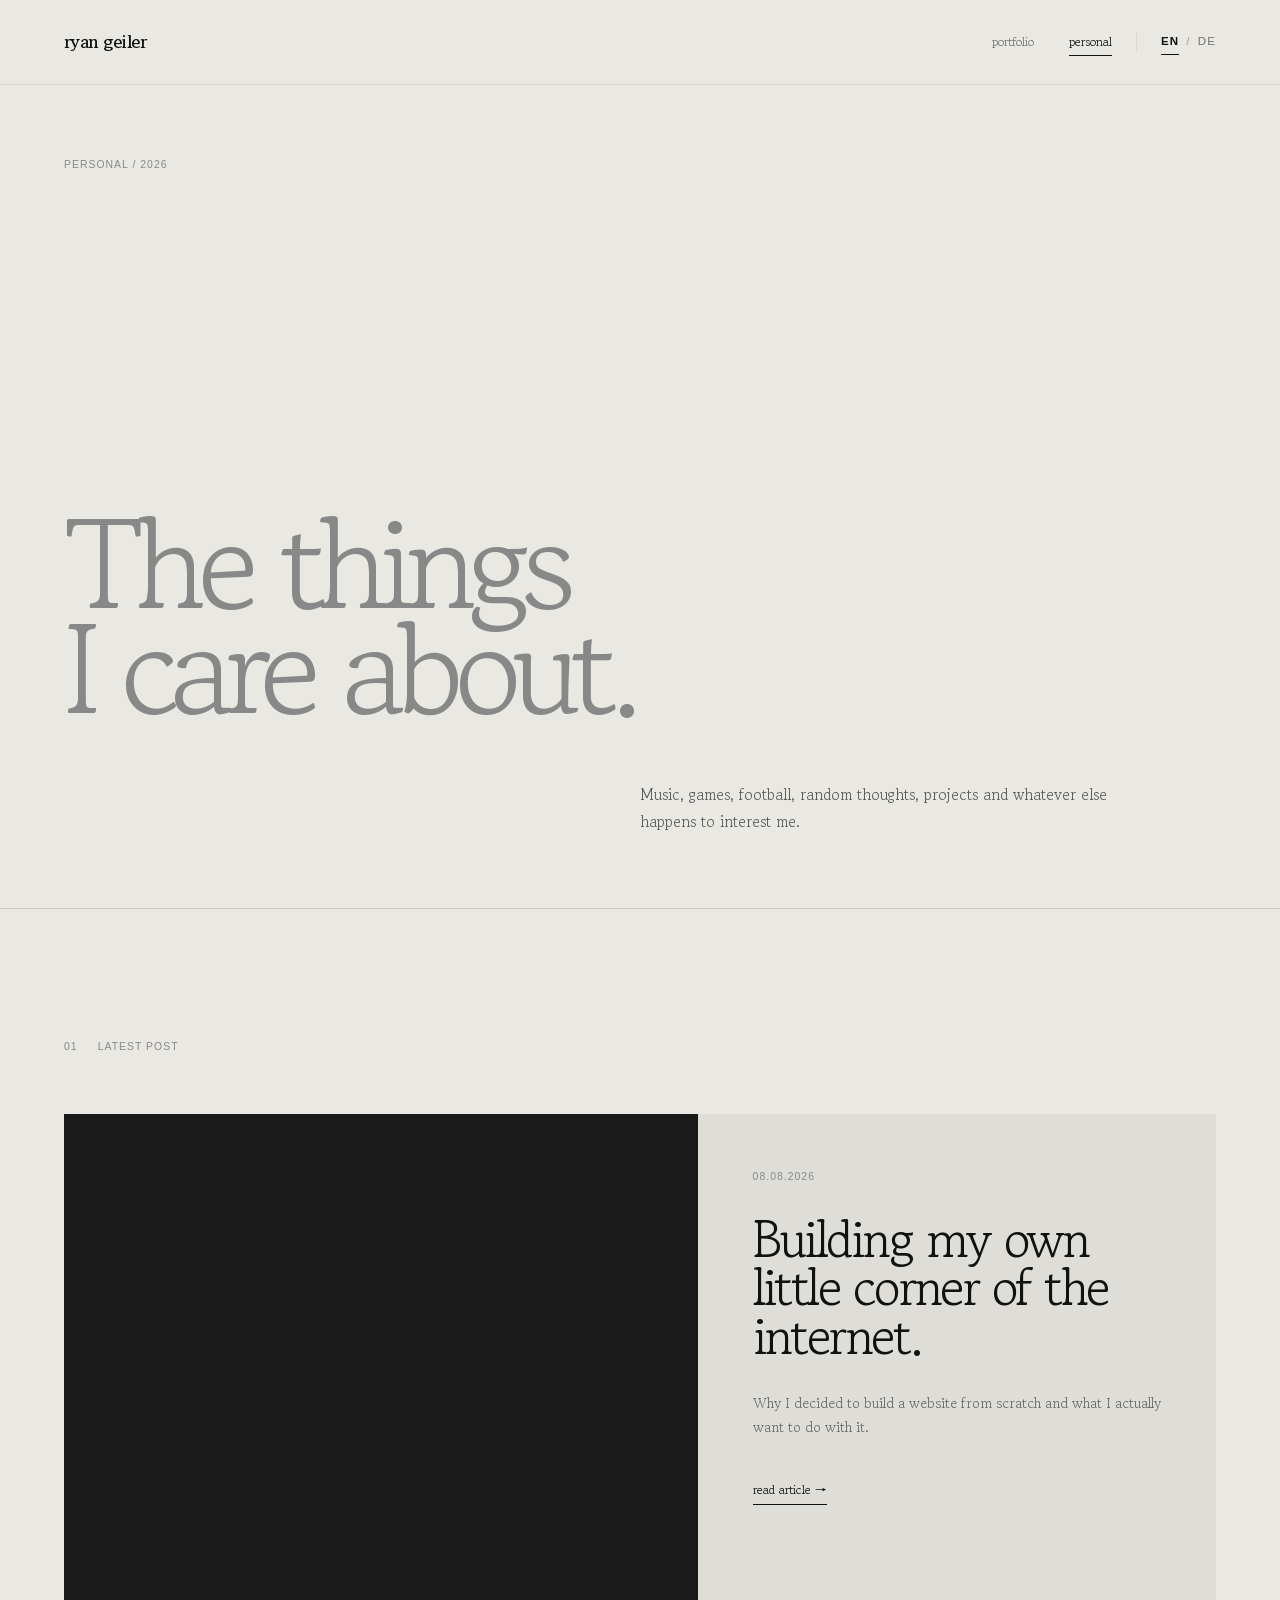
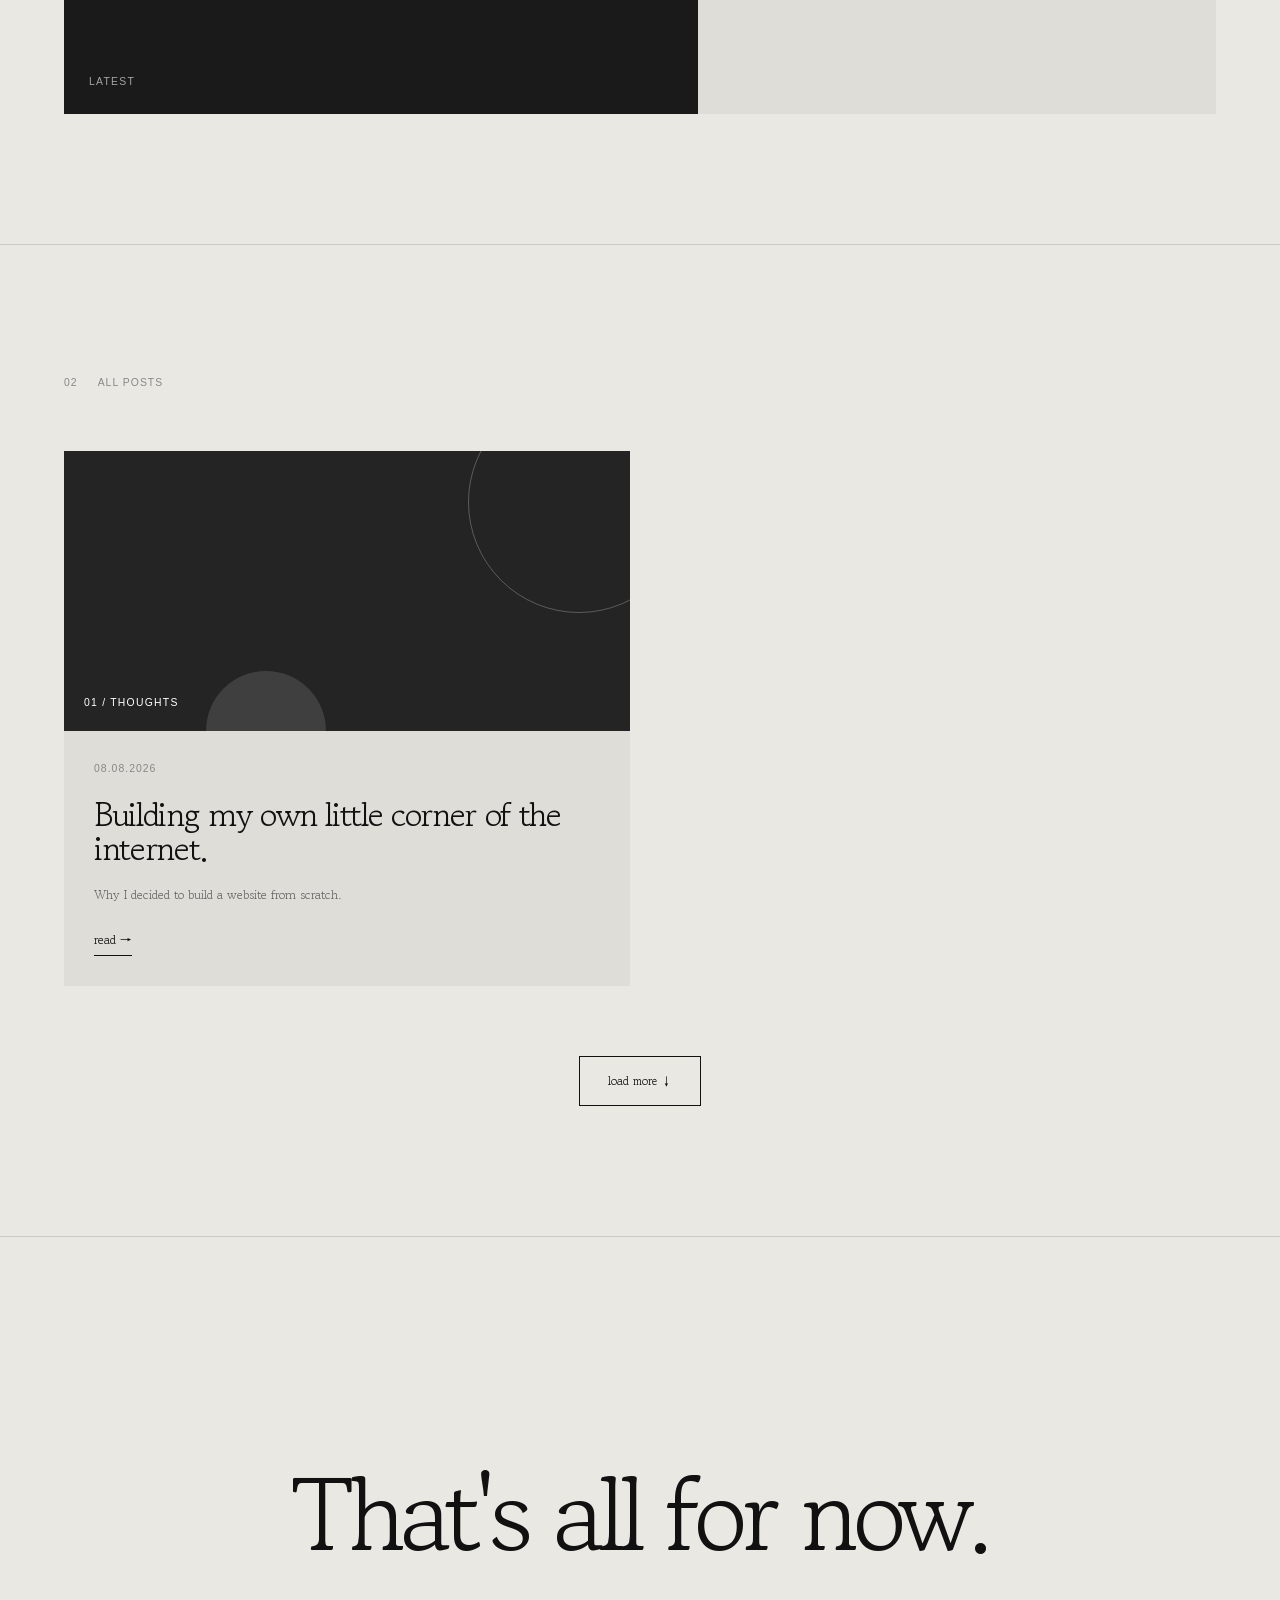
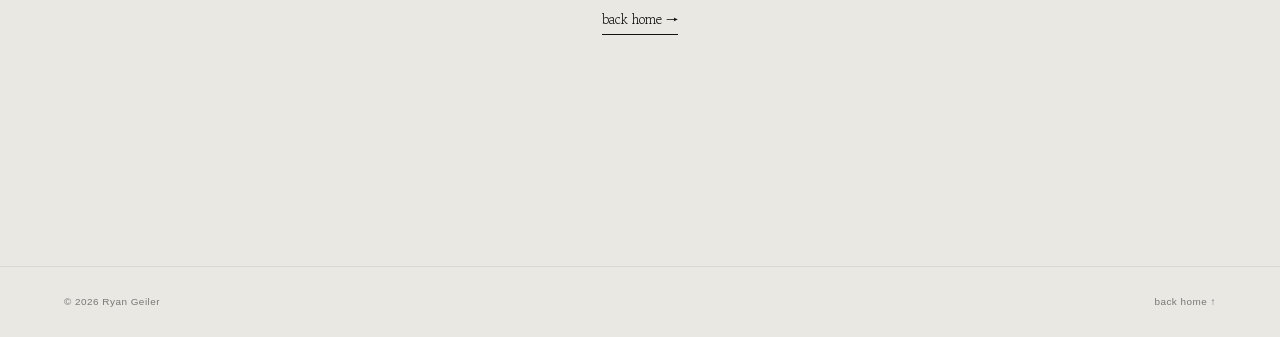
==== personal.html @ 32b78e04 "Website Overhaul v1.0" ====
<!DOCTYPE html>
<html lang="en">
<head>
    <meta charset="UTF-8">
    <meta name="viewport" content="width=device-width, initial-scale=1.0">

    <title>Personal — Ryan Geiler</title>

    <link rel="preconnect" href="https://fonts.googleapis.com">
    <link rel="preconnect" href="https://fonts.gstatic.com" crossorigin>

    <link
        href="https://fonts.googleapis.com/css2?family=Gowun+Batang:wght@400;700&display=swap"
        rel="stylesheet"
    >

    <link rel="stylesheet" href="styles.css">
</head>

<body class="personal-page">

<header class="navigation">

    <a href="index.html" class="navigation-logo">
        ryan geiler
    </a>

    <nav class="navigation-links">

        <div class="navigation-pages">
            <a href="portfolio.html" class="navigation-link" data-i18n="nav.portfolio">
                portfolio
            </a>

            <a href="personal.html" class="navigation-link active" data-i18n="nav.personal">
                personal
            </a>
        </div>

        <span class="navigation-divider" aria-hidden="true"></span>

        <div class="navigation-language" aria-label="Language">
            <a href="#" id="language-en">EN</a>
            <span>/</span>
            <a href="#" id="language-de">DE</a>
        </div>

    </nav>

</header>

<main>

    <section class="personal-hero reveal">

        <div class="personal-label" data-i18n="personal.heroLabel">
            personal / 2026
        </div>

        <h1>
            <span data-i18n="personal.heroLine1">The things</span>
            <br>
            <span data-i18n="personal.heroLine2">I care about.</span>
        </h1>

        <p data-i18n="personal.heroDescription">
            Music, games, football, random thoughts,
            projects and whatever else happens to
            interest me.
        </p>

    </section>

    <section class="personal-featured reveal">

        <div class="personal-section-title">
            <span>01</span>
            <span data-i18n="personal.latestPost">latest post</span>
        </div>

        <button class="featured-post post-trigger" type="button" data-post="post-1">

            <div class="featured-image featured-image-one">
                <span data-i18n="personal.latest">latest</span>
            </div>

            <div class="featured-content">

                <div class="post-date">08.08.2026</div>

                <h2 data-i18n="posts.post1.title">
                    Building my own
                    little corner
                    of the internet.
                </h2>

                <p data-i18n="posts.post1.short">
                    Why I decided to build a website from scratch
                    and what I actually want to do with it.
                </p>

                <span class="read-link" data-i18n="personal.readArticle">
                    read article →
                </span>

            </div>

        </button>

    </section>

    <section class="personal-posts reveal">

        <div class="personal-section-title">
            <span>02</span>
            <span data-i18n="personal.allPosts">all posts</span>
        </div>

        <div class="post-grid">

            <button class="post-card post-trigger" type="button" data-post="post-1">
                <div class="post-card-image music">
                    <span data-i18n="postCard.post1.category">01 / thoughts</span>
                </div>
                <div class="post-card-content">
                    <div class="post-date">08.08.2026</div>
                    <h2 data-i18n="posts.post1.title">Building my own little corner of the internet.</h2>
                    <p data-i18n="posts.post1.card">Why I decided to build a website from scratch.</p>
                    <span class="read-link" data-i18n="personal.read">read →</span>
                </div>
            </button>

<!--            <button class="post-card post-trigger" type="button" data-post="post-2">
                <div class="post-card-image projects">
                    <span data-i18n="postCard.post2.category">02 / music</span>
                </div>
                <div class="post-card-content">
                    <div class="post-date">02.08.2026</div>
                    <h2 data-i18n="posts.post2.title">Songs I've been listening to lately</h2>
                    <p data-i18n="posts.post2.card">A collection of songs that have been on repeat recently.</p>
                    <span class="read-link" data-i18n="personal.read">read →</span>
                </div>
            </button>

            <button class="post-card post-trigger" type="button" data-post="post-3">
                <div class="post-card-image football">
                    <span data-i18n="postCard.post3.category">03 / football</span>
                </div>
                <div class="post-card-content">
                    <div class="post-date">27.07.2026</div>
                    <h2 data-i18n="posts.post3.title">Football, statistics &amp; obsession</h2>
                    <p data-i18n="posts.post3.card">Thoughts about football, data and everything in between.</p>
                    <span class="read-link" data-i18n="personal.read">read →</span>
                </div>
            </button>

            <button class="post-card post-trigger" type="button" data-post="post-4">
                <div class="post-card-image thoughts">
                    <span data-i18n="postCard.post4.category">04 / thoughts</span>
                </div>
                <div class="post-card-content">
                    <div class="post-date">20.07.2026</div>
                    <h2 data-i18n="posts.post4.title">Whatever is on my mind</h2>
                    <p data-i18n="posts.post4.card">Opinions, observations and random thoughts that don't fit anywhere else.</p>
                    <span class="read-link" data-i18n="personal.read">read →</span>
                </div>
            </button>

            <button class="post-card post-trigger post-hidden" type="button" data-post="post-5">
                <div class="post-card-image projects">
                    <span data-i18n="postCard.post5.category">05 / projects</span>
                </div>
                <div class="post-card-content">
                    <div class="post-date">12.07.2026</div>
                    <h2 data-i18n="posts.post5.title">Making weird things for fun</h2>
                    <p data-i18n="posts.post5.card">Random projects, experiments and things I built simply because I could.</p>
                    <span class="read-link" data-i18n="personal.read">read →</span>
                </div>
            </button>

            <button class="post-card post-trigger post-hidden" type="button" data-post="post-6">
                <div class="post-card-image music">
                    <span data-i18n="postCard.post6.category">06 / music</span>
                </div>
                <div class="post-card-content">
                    <div class="post-date">05.07.2026</div>
                    <h2 data-i18n="posts.post6.title">An unnecessarily long music playlist</h2>
                    <p data-i18n="posts.post6.card">Some songs that somehow ended up becoming a very large playlist.</p>
                    <span class="read-link" data-i18n="personal.read">read →</span>
                </div>
            </button>
        -->
        </div>

        <button class="load-more-button" id="load-more" type="button" data-i18n="personal.loadMore">
            load more ↓
        </button>

    </section>

    <section class="personal-end reveal">

        <h2 data-i18n="personal.endHeading">
            That's all for now.
        </h2>

        <a href="index.html" data-i18n="footer.backHomeArrow">
            back home →
        </a>

    </section>

</main>

<footer class="footer">

    <span>© 2026 Ryan Geiler</span>

    <a href="index.html" data-i18n="footer.backHome">
        back home ↑
    </a>

</footer>

<div class="modal" id="post-modal" aria-hidden="true">

    <div class="modal-backdrop"></div>

    <div class="post-modal-window">

        <button
            class="modal-close"
            type="button"
            aria-label="Close post"
            data-i18n-aria="modal.closePost"
        >
            ×
        </button>

        <div class="post-modal-image" id="post-modal-image">
            <span id="post-modal-category">thoughts</span>
        </div>

        <div class="post-modal-body">

            <div class="post-modal-meta">
                <span id="post-modal-date">08.08.2026</span>
                <span id="post-modal-number">01 / 06</span>
            </div>

            <h2 id="post-modal-title">Post title</h2>

            <div class="post-modal-text" id="post-modal-text">
                Post text.
            </div>

            <div class="post-modal-navigation">

                <button type="button" class="post-nav-button" id="post-previous" data-i18n="modal.previous">
                    ← previous
                </button>

                <button type="button" class="post-nav-button" id="post-next" data-i18n="modal.next">
                    next →
                </button>

            </div>

        </div>

    </div>

</div>

<script src="script.js"></script>

</body>
</html>
---- styles.css ----
/* =========================================================
   RESET
========================================================= */

* {
    margin: 0;
    padding: 0;
    box-sizing: border-box;
}

html {
    scroll-behavior: smooth;
}

body {
    background: #f4f3ef;
    color: #111111;
    font-family: "Gowun Batang", Georgia, serif;
    line-height: 1.5;
}

body.modal-open {
    overflow: hidden;
}

button,
input,
textarea {
    font: inherit;
}

button {
    color: inherit;
}

a {
    color: inherit;
    text-decoration: none;
}

::selection {
    background: #111111;
    color: #ffffff;
}


/* =========================================================
   VARIABLES
========================================================= */

:root {
    --black: #0a0a0a;
    --white: #ffffff;
    --cream: #f4f3ef;
    --gray: #777777;
    --light-gray: #d8d7d2;
    --dark-gray: #333333;
}


/* =========================================================
   SCROLL REVEAL
========================================================= */

.reveal {
    opacity: 0;
    transform: translateY(70px);

    transition:
        opacity 0.9s ease,
        transform 0.9s cubic-bezier(0.22, 1, 0.36, 1);
}

.reveal.visible {
    opacity: 1;
    transform: translateY(0);
}


/* =========================================================
   LANDING PAGE
========================================================= */

.landing-page {
    width: 100%;
    min-height: 100vh;

    background: #000000;
    color: #ffffff;
}

.landing {
    position: relative;

    width: 100%;
    min-height: 100vh;

    display: flex;
    align-items: center;
    justify-content: center;

    padding: 40px;
}

.landing-center {
    text-align: center;
}

.landing-name {
    font-size: clamp(4.5rem, 11vw, 11rem);

    font-weight: 700;

    letter-spacing: -0.07em;

    line-height: 0.9;
}

.landing-links {
    margin-top: 55px;

    display: flex;
    justify-content: center;
    gap: 55px;
}

.landing-link {
    position: relative;

    display: flex;
    align-items: center;
    gap: 8px;

    padding-bottom: 7px;

    font-size: 1rem;

    opacity: 0.8;

    transition: opacity 0.25s ease;
}

.landing-link:hover {
    opacity: 1;
}

.landing-link::after {
    content: "";

    position: absolute;

    left: 0;
    bottom: 0;

    width: 0;
    height: 1px;

    background: #ffffff;

    transition: width 0.3s ease;
}

.landing-link:hover::after {
    width: 100%;
}

.landing-arrow {
    font-family: Arial, Helvetica, sans-serif;

    transition: transform 0.3s ease;
}

.landing-link:hover .landing-arrow {
    transform: translate(3px, -3px);
}

.landing-language {
    position: absolute;

    top: 35px;
    right: 40px;

    z-index: 5;

    display: flex;
    align-items: center;
    gap: 8px;

    font-family: Arial, Helvetica, sans-serif;

    font-size: 0.78rem;

    letter-spacing: 0.12em;

    text-transform: uppercase;
}

.landing-language a {
    position: relative;
  
    opacity: 0.65;

    transition: opacity 0.25s ease;
}

.landing-language a.active-language {
    opacity: 1;
    font-weight: 700;
}

.landing-language a.active-language::after {
    content: "";

    position: absolute;

    left: 0;
    right: 0;
    bottom: -5px;

    height: 1px;

    background: currentColor;
}

.landing-language a:hover {
    opacity: 1;
}

.landing-language span {
    opacity: 0.35;
}

.landing-footer {
    position: absolute;

    left: 40px;
    right: 40px;
    bottom: 30px;

    display: flex;
    justify-content: space-between;

    font-family: Arial, Helvetica, sans-serif;

    font-size: 0.65rem;

    letter-spacing: 0.08em;

    text-transform: uppercase;

    opacity: 0.45;
}


/* =========================================================
   NAVIGATION
========================================================= */

.navigation {
    position: relative;
    z-index: 10;

    width: 100%;

    padding: 28px 5vw;

    display: flex;
    align-items: center;
    justify-content: space-between;

    border-bottom: 1px solid var(--light-gray);
}

.navigation-logo {
    font-size: 1.15rem;

    font-weight: 700;

    letter-spacing: -0.03em;
}

.navigation-links {
    display: flex;
    align-items: center;
    gap: 24px;
}

.navigation-pages {
    display: flex;
    align-items: center;
    gap: 35px;
}

.navigation-language {
    display: flex;
    align-items: center;
    gap: 7px;

    font-family: Arial, Helvetica, sans-serif;

    font-size: 0.72rem;

    letter-spacing: 0.1em;
}

.navigation-language a {
    position: relative;

    opacity: 0.55;

    transition: opacity 0.25s ease;
}

.navigation-language a.active-language {
    opacity: 1;
    font-weight: 700;
}

.navigation-language a.active-language::after {
    content: "";

    position: absolute;

    left: 0;
    right: 0;
    bottom: -5px;

    height: 1px;

    background: currentColor;
}

.navigation-language a:hover {
    opacity: 1;
}

.navigation-language span {
    opacity: 0.35;
}

.navigation-divider {
    width: 1px;
    height: 18px;

    background: var(--light-gray);
}

.navigation-link {
    position: relative;

    font-size: 0.8rem;

    opacity: 0.55;

    transition: opacity 0.25s ease;
}

.navigation-link:hover,
.navigation-link.active {
    opacity: 1;
}

.navigation-link::after {
    content: "";

    position: absolute;

    left: 0;
    bottom: -5px;

    width: 0;
    height: 1px;

    background: currentColor;

    transition: width 0.25s ease;
}

.navigation-link:hover::after,
.navigation-link.active::after {
    width: 100%;
}


/* =========================================================
   PORTFOLIO HERO
========================================================= */

.portfolio-page {
    background: var(--cream);
}

.portfolio-hero {
    width: 100%;
    min-height: calc(100vh - 77px);

    padding: 8vh 5vw 7vh;

    display: flex;
    flex-direction: column;
    justify-content: space-between;
}

.hero-label {
    display: flex;
    gap: 20px;

    color: var(--gray);

    font-family: Arial, Helvetica, sans-serif;

    font-size: 0.7rem;

    letter-spacing: 0.12em;

    text-transform: uppercase;
}

.section-number {
    color: #999999;
}

.hero-content {
    display: grid;
    grid-template-columns: 65% 35%;

    gap: 50px;

    align-items: end;
}

.hero-content h1 {
    font-size: clamp(5rem, 10vw, 11rem);

    font-weight: 400;

    letter-spacing: -0.075em;

    line-height: 0.82;
}

.hero-content h1 span {
    color: #777777;
}

.hero-description {
    padding-bottom: 10px;
}

.hero-description p {
    max-width: 380px;

    color: #555555;

    font-size: 1rem;

    line-height: 1.7;
}

.scroll-indicator {
    display: block;

    margin-top: 80px;

    color: #999999;

    font-family: Arial, Helvetica, sans-serif;

    font-size: 0.65rem;

    letter-spacing: 0.08em;

    text-transform: uppercase;
}


/* =========================================================
   PORTFOLIO SECTIONS
========================================================= */

.portfolio-section {
    width: 100%;

    padding: 140px 5vw;

    display: grid;
    grid-template-columns: 20% 80%;

    border-top: 1px solid var(--light-gray);
}

.section-label {
    display: flex;
    flex-direction: column;

    gap: 8px;

    color: #777777;

    font-family: Arial, Helvetica, sans-serif;

    font-size: 0.65rem;

    letter-spacing: 0.1em;

    text-transform: uppercase;
}


/* =========================================================
   ABOUT
========================================================= */

.about-content {
    max-width: 1000px;
}

.about-content h2 {
    max-width: 900px;

    font-size: clamp(3rem, 5.5vw, 6rem);

    font-weight: 400;

    letter-spacing: -0.055em;

    line-height: 0.95;
}

.about-columns {
    max-width: 800px;

    margin-top: 70px;

    display: grid;
    grid-template-columns: 1fr 1fr;

    gap: 60px;
}

.about-columns p {
    color: #555555;

    font-size: 0.95rem;

    line-height: 1.8;
}


/* =========================================================
   EXPERIENCE
========================================================= */

.experience-container {
    display: grid;
    grid-template-columns: 1fr 1fr;

    gap: 20px;
}

.experience-card {
    min-height: 420px;

    padding: 35px;

    display: flex;
    flex-direction: column;

    background: #ebeae5;

    border: 1px solid #deddd8;

    transition:
        transform 0.35s ease,
        background 0.35s ease;
}

.experience-card:hover {
    transform: translateY(-6px);

    background: #e5e4df;
}

.experience-top {
    display: flex;
    justify-content: space-between;

    color: #888888;

    font-family: Arial, Helvetica, sans-serif;

    font-size: 0.6rem;

    letter-spacing: 0.1em;

    text-transform: uppercase;
}

.experience-card h3 {
    margin-top: auto;

    font-size: 2.3rem;

    font-weight: 400;

    letter-spacing: -0.04em;

    line-height: 1;
}

.experience-company {
    margin-top: 10px;

    color: #777777;

    font-size: 0.9rem;
}

.experience-description {
    max-width: 450px;

    margin-top: 30px;

    color: #555555;

    font-size: 0.85rem;

    line-height: 1.7;
}

.card-tags {
    display: flex;
    flex-wrap: wrap;

    gap: 7px;

    margin-top: 30px;
}

.card-tags span {
    padding: 6px 10px;

    border: 1px solid #c9c8c3;

    border-radius: 100px;

    color: #666666;

    font-family: Arial, Helvetica, sans-serif;

    font-size: 0.6rem;

    text-transform: uppercase;
}


/* =========================================================
   EDUCATION
========================================================= */

.education-container {
    width: 100%;
}

.education-card {
    min-height: 180px;

    padding: 35px 0;

    display: grid;
    grid-template-columns: 18% 1fr auto;

    align-items: center;

    border-top: 1px solid var(--light-gray);

    transition: padding 0.3s ease;
}

.education-card:last-child {
    border-bottom: 1px solid var(--light-gray);
}

.education-card:hover {
    padding-left: 20px;
    padding-right: 20px;
}

.education-year {
    color: #888888;

    font-family: Arial, Helvetica, sans-serif;

    font-size: 0.7rem;
}

.education-type {
    color: #999999;

    font-family: Arial, Helvetica, sans-serif;

    font-size: 0.6rem;

    letter-spacing: 0.1em;
}

.education-main h3 {
    margin-top: 8px;

    font-size: clamp(1.8rem, 3vw, 3rem);

    font-weight: 400;

    letter-spacing: -0.04em;

    line-height: 1;
}

.education-main p {
    margin-top: 10px;

    color: #777777;

    font-size: 0.85rem;
}

.education-arrow {
    font-family: Arial, Helvetica, sans-serif;

    font-size: 1.5rem;

    transition: transform 0.3s ease;
}

.education-arrow:hover {
    transform: translate(5px, -5px);
}

.education-card:hover .education-arrow {
    transform: translate(5px, -5px);
}


/* =========================================================
   PROJECTS
========================================================= */

.projects-grid {
    display: grid;

    grid-template-columns: repeat(2, 1fr);

    gap: 20px;
}

.project-card {
    width: 100%;

    padding: 0;

    display: flex;
    flex-direction: column;

    border: 1px solid #deddd8;

    background: #ebeae5;

    overflow: hidden;

    text-align: left;

    cursor: pointer;

    transition:
        transform 0.35s ease,
        box-shadow 0.35s ease;
}

.project-card:hover {
    transform: translateY(-7px);

    box-shadow: 0 20px 50px rgba(0, 0, 0, 0.06);
}

.project-large {
    grid-column: span 2;
}

.project-image {
    position: relative;

    width: 100%;
    height: 320px;

    padding: 20px;

    display: flex;
    align-items: flex-start;
    justify-content: flex-end;

    overflow: hidden;
}

.project-large .project-image {
    height: 450px;
}

.project-image span {
    position: relative;
    z-index: 2;

    color: rgba(255, 255, 255, 0.7);

    font-family: Arial, Helvetica, sans-serif;

    font-size: 0.7rem;
}

.project-image-one {
    background: #171717;
}

.project-image-one::before {
    content: "";

    position: absolute;

    width: 500px;
    height: 500px;

    left: -100px;
    bottom: -280px;

    border-radius: 50%;

    background: #333333;
}

.project-image-one::after {
    content: "";

    position: absolute;

    width: 250px;
    height: 250px;

    right: 10%;
    top: 20%;

    border: 1px solid #666666;

    border-radius: 50%;
}

.project-image-two {
    background: #262626;
}

.project-image-two::before {
    content: "";

    position: absolute;

    width: 220px;
    height: 220px;

    left: 20%;
    top: 20%;

    border-radius: 50%;

    background: #555555;
}

.project-image-two::after {
    content: "";

    position: absolute;

    width: 100px;
    height: 100px;

    right: 20%;
    bottom: 15%;

    border-radius: 50%;

    background: #999999;
}

.project-image-three {
    background: #d4d3ce;
}

.project-image-three::before {
    content: "";

    position: absolute;

    width: 300px;
    height: 300px;

    left: -80px;
    top: -100px;

    border: 1px solid #999999;

    border-radius: 50%;
}

.project-image-three::after {
    content: "";

    position: absolute;

    width: 180px;
    height: 180px;

    right: 20%;
    bottom: -70px;

    border-radius: 50%;

    background: #888888;
}

.project-info {
    padding: 28px 30px 0;

    display: flex;
    justify-content: space-between;

    gap: 30px;
}

.project-info h3 {
    font-size: 2rem;

    font-weight: 400;

    letter-spacing: -0.04em;

    line-height: 1;
}

.project-info p {
    max-width: 500px;

    margin-top: 12px;

    color: #777777;

    font-size: 0.8rem;
}

.project-link {
    font-family: Arial, Helvetica, sans-serif;

    font-size: 1.3rem;

    transition: transform 0.3s ease;
}

.project-card:hover .project-link {
    transform: translate(4px, -4px);
}

.project-tags {
    padding: 20px 30px 30px;

    display: flex;
    flex-wrap: wrap;

    gap: 7px;
}

.project-tags span {
    padding: 5px 9px;

    border: 1px solid #c9c8c3;

    border-radius: 100px;

    color: #777777;

    font-family: Arial, Helvetica, sans-serif;

    font-size: 0.58rem;

    text-transform: uppercase;
}


/* =========================================================
   SKILLS
========================================================= */

.skills-container {
    max-width: 1000px;
}

.skills-container h2 {
    margin-bottom: 60px;

    font-size: clamp(3rem, 5vw, 5rem);

    font-weight: 400;

    letter-spacing: -0.05em;
}

.skills-list {
    display: flex;
    flex-wrap: wrap;

    gap: 10px;
}

.skills-list span {
    padding: 13px 20px;

    border: 1px solid #c9c8c3;

    border-radius: 100px;

    font-size: 0.8rem;

    transition:
        background 0.25s ease,
        color 0.25s ease;
}

.skills-list span:hover {
    background: #111111;

    color: #ffffff;
}


/* =========================================================
   PORTFOLIO CONTACT
========================================================= */

.portfolio-contact {
    min-height: 80vh;

    padding: 100px 5vw;

    display: flex;
    flex-direction: column;
    align-items: center;
    justify-content: center;

    text-align: center;

    border-top: 1px solid var(--light-gray);
}

.contact-small {
    margin-bottom: 25px;

    color: #888888;

    font-family: Arial, Helvetica, sans-serif;

    font-size: 0.65rem;

    letter-spacing: 0.12em;

    text-transform: uppercase;
}

.portfolio-contact h2 {
    font-size: clamp(5rem, 11vw, 11rem);

    font-weight: 400;

    letter-spacing: -0.07em;

    line-height: 0.85;
}

.portfolio-contact > a {
    margin-top: 55px;

    padding-bottom: 8px;

    border-bottom: 1px solid #111111;

    font-size: 1rem;
}


/* =========================================================
   PERSONAL HERO
========================================================= */

.personal-page {
    background: #e9e8e3;
}

.personal-hero {
    min-height: calc(100vh - 77px);

    padding: 8vh 5vw;

    display: flex;
    flex-direction: column;
    justify-content: center;
}

.personal-label {
    margin-bottom: auto;

    color: #888888;

    font-family: Arial, Helvetica, sans-serif;

    font-size: 0.65rem;

    letter-spacing: 0.1em;

    text-transform: uppercase;
}

.personal-hero h1 {
    margin-top: 15vh;

    font-size: clamp(5rem, 10vw, 11rem);

    font-weight: 400;

    letter-spacing: -0.075em;

    line-height: 0.82;
}

.personal-hero h1 span {
    color: #888888;
}

.personal-hero > p {
    max-width: 500px;

    margin-top: 60px;
    margin-left: 50%;

    color: #555555;

    font-size: 0.95rem;

    line-height: 1.8;
}


/* =========================================================
   PERSONAL SECTIONS
========================================================= */

.personal-featured,
.personal-posts {
    padding: 130px 5vw;

    border-top: 1px solid #cccbc6;
}

.personal-section-title {
    margin-bottom: 60px;

    display: flex;

    gap: 20px;

    color: #888888;

    font-family: Arial, Helvetica, sans-serif;

    font-size: 0.65rem;

    letter-spacing: 0.1em;

    text-transform: uppercase;
}


/* =========================================================
   LATEST POST
========================================================= */

.featured-post {
    width: 100%;
    max-width: 1300px;

    margin: 0 auto;

    padding: 0;

    display: grid;
    grid-template-columns: 55% 45%;

    border: 0;

    background: #deddd8;

    text-align: left;

    cursor: pointer;

    overflow: hidden;

    transition:
        transform 0.35s ease,
        box-shadow 0.35s ease;
}

.featured-post:hover {
    transform: translateY(-7px);

    box-shadow: 0 25px 60px rgba(0, 0, 0, 0.08);
}

.featured-image {
    min-height: 600px;

    padding: 25px;

    display: flex;
    align-items: flex-end;

    color: #ffffff;
}

.featured-image-one {
    background: #1a1a1a;
}

.featured-image span {
    font-family: Arial, Helvetica, sans-serif;

    font-size: 0.65rem;

    letter-spacing: 0.12em;

    text-transform: uppercase;

    opacity: 0.6;
}

.featured-content {
    padding: 55px;

    display: flex;
    flex-direction: column;
    justify-content: center;
}

.post-date {
    margin-bottom: 30px;

    color: #888888;

    font-family: Arial, Helvetica, sans-serif;

    font-size: 0.65rem;

    letter-spacing: 0.1em;

    text-transform: uppercase;
}

.featured-content h2 {
    font-size: clamp(2.8rem, 4vw, 4.5rem);

    font-weight: 400;

    letter-spacing: -0.05em;

    line-height: 0.95;
}

.featured-content p {
    max-width: 450px;

    margin-top: 30px;

    color: #666666;

    font-size: 0.9rem;

    line-height: 1.7;
}

.read-link {
    align-self: flex-start;

    margin-top: 40px;

    padding-bottom: 5px;

    border-bottom: 1px solid #111111;

    font-size: 0.8rem;
}


/* =========================================================
   ALL POSTS
========================================================= */

.post-grid {
    max-width: 1300px;

    margin: 0 auto;

    display: grid;

    grid-template-columns: repeat(2, 1fr);

    gap: 20px;
}

.post-card {
    width: 100%;

    padding: 0;

    border: 0;

    background: #deddd8;

    text-align: left;

    cursor: pointer;

    overflow: hidden;

    transition:
        transform 0.35s ease,
        box-shadow 0.35s ease;
}

.post-card:hover {
    transform: translateY(-7px);

    box-shadow: 0 20px 50px rgba(0, 0, 0, 0.07);
}

.post-card-image {
    position: relative;

    height: 280px;

    padding: 20px;

    display: flex;
    align-items: flex-end;

    overflow: hidden;

    color: #ffffff;

    font-family: Arial, Helvetica, sans-serif;

    font-size: 0.65rem;

    letter-spacing: 0.12em;

    text-transform: uppercase;
}

.post-card-image::before {
    content: "";

    position: absolute;

    width: 220px;
    height: 220px;

    right: -60px;
    top: -60px;

    border: 1px solid rgba(255, 255, 255, 0.25);

    border-radius: 50%;
}

.post-card-image::after {
    content: "";

    position: absolute;

    width: 120px;
    height: 120px;

    left: 25%;
    bottom: -60px;

    border-radius: 50%;

    background: rgba(255, 255, 255, 0.12);
}

.post-card-image span {
    position: relative;
    z-index: 2;
}

.music {
    background: #242424;
}

.projects {
    background: #5c5b56;
}

.football {
    background: #1c1c1c;
}

.thoughts {
    background: #96958e;
}

.post-card-content {
    padding: 30px;
}

.post-card-content .post-date {
    margin-bottom: 22px;
}

.post-card-content h2 {
    max-width: 500px;

    font-size: 2.1rem;

    font-weight: 400;

    letter-spacing: -0.04em;

    line-height: 1;
}

.post-card-content p {
    max-width: 450px;

    margin-top: 18px;

    color: #666666;

    font-size: 0.8rem;

    line-height: 1.7;
}

.post-card-content .read-link {
    display: inline-block;

    margin-top: 25px;
}


/* =========================================================
   LOAD MORE
========================================================= */

.post-hidden {
    display: none;
}

.load-more-button {
    display: block;

    margin: 70px auto 0;

    padding: 15px 28px;

    border: 1px solid #111111;

    background: transparent;

    cursor: pointer;

    font-size: 0.75rem;

    transition:
        background 0.25s ease,
        color 0.25s ease;
}

.load-more-button:hover {
    background: #111111;

    color: #ffffff;
}

.load-more-button.hidden {
    display: none;
}


/* =========================================================
   PERSONAL END
========================================================= */

.personal-end {
    min-height: 70vh;

    padding: 100px 5vw;

    display: flex;
    flex-direction: column;
    align-items: center;
    justify-content: center;

    text-align: center;

    border-top: 1px solid #cccbc6;
}

.personal-end h2 {
    font-size: clamp(4rem, 8vw, 8rem);

    font-weight: 400;

    letter-spacing: -0.06em;

    line-height: 0.9;
}

.personal-end a {
    margin-top: 50px;

    padding-bottom: 5px;

    border-bottom: 1px solid #111111;

    font-size: 0.85rem;
}


/* =========================================================
   FOOTER
========================================================= */

.footer {
    padding: 28px 5vw;

    display: flex;
    align-items: center;
    justify-content: space-between;

    border-top: 1px solid var(--light-gray);

    color: #777777;

    font-family: Arial, Helvetica, sans-serif;

    font-size: 0.62rem;

    letter-spacing: 0.05em;
}


/* =========================================================
   MODALS
========================================================= */

.modal {
    position: fixed;

    inset: 0;

    z-index: 1000;

    display: flex;
    align-items: center;
    justify-content: center;

    padding: 30px;

    visibility: hidden;
}

.modal.open {
    visibility: visible;
}

.modal-backdrop {
    position: absolute;

    inset: 0;

    background: rgba(0, 0, 0, 0.72);

    opacity: 0;

    transition: opacity 0.4s ease;
}

.modal.open .modal-backdrop {
    opacity: 1;
}


/* =========================================================
   PROJECT MODAL
========================================================= */

.modal-window {
    position: relative;
    z-index: 2;

    width: min(1000px, 100%);

    max-height: 90vh;

    overflow-y: auto;

    padding: 50px;

    background: #ebeae5;

    transform: translateY(80px);

    opacity: 0;

    transition:
        transform 0.5s cubic-bezier(0.22, 1, 0.36, 1),
        opacity 0.4s ease;
}

.modal.open .modal-window {
    transform: translateY(0);

    opacity: 1;
}

.modal-close {
    position: absolute;

    top: 20px;
    right: 25px;

    width: 35px;
    height: 35px;

    border: 0;

    background: transparent;

    cursor: pointer;

    font-family: Arial, Helvetica, sans-serif;

    font-size: 1.8rem;

    font-weight: 200;

    line-height: 1;

    opacity: 0.5;

    transition: opacity 0.2s ease;
}

.modal-close:hover {
    opacity: 1;
}

.modal-top {
    display: flex;

    gap: 20px;

    color: #888888;

    font-family: Arial, Helvetica, sans-serif;

    font-size: 0.65rem;

    letter-spacing: 0.1em;

    text-transform: uppercase;
}

.modal-content {
    padding-top: 80px;
}

.modal-content h2 {
    max-width: 800px;

    font-size: clamp(3.5rem, 7vw, 7rem);

    font-weight: 400;

    letter-spacing: -0.06em;

    line-height: 0.9;
}

.modal-date {
    margin-top: 20px;

    color: #888888;

    font-family: Arial, Helvetica, sans-serif;

    font-size: 0.7rem;
}

.modal-description {
    max-width: 700px;

    margin-top: 50px;

    color: #444444;

    font-size: 1rem;

    line-height: 1.8;
}

.modal-details {
    margin-top: 70px;

    display: grid;
    grid-template-columns: 1fr 1fr;

    gap: 60px;

    padding-top: 30px;

    border-top: 1px solid #ccccca;
}

.modal-detail > span {
    color: #888888;

    font-family: Arial, Helvetica, sans-serif;

    font-size: 0.6rem;

    letter-spacing: 0.1em;

    text-transform: uppercase;
}

.modal-detail p {
    margin-top: 15px;

    color: #555555;

    font-size: 0.85rem;

    line-height: 1.7;
}

.modal-tags {
    margin-top: 15px;

    display: flex;
    flex-wrap: wrap;

    gap: 7px;
}

.modal-tags span {
    padding: 7px 11px;

    border: 1px solid #c9c8c3;

    border-radius: 100px;

    font-family: Arial, Helvetica, sans-serif;

    font-size: 0.6rem;
}

.modal-github {
    display: inline-block;

    margin-top: 60px;

    padding-bottom: 7px;

    border-bottom: 1px solid #111111;

    font-size: 0.85rem;
}


/* =========================================================
   POST MODAL
========================================================= */

.post-modal-window {
    position: relative;
    z-index: 2;

    width: min(1100px, 100%);

    max-height: 92vh;

    overflow-y: auto;

    background: #deddd8;

    transform: translateY(80px);

    opacity: 0;

    transition:
        transform 0.5s cubic-bezier(0.22, 1, 0.36, 1),
        opacity 0.4s ease;
}

.modal.open .post-modal-window {
    transform: translateY(0);

    opacity: 1;
}

.post-modal-image {
    position: relative;

    height: 400px;

    padding: 25px;

    display: flex;
    align-items: flex-end;

    color: #ffffff;

    overflow: hidden;
}

.post-modal-image::before {
    content: "";

    position: absolute;

    width: 350px;
    height: 350px;

    right: -80px;
    top: -100px;

    border: 1px solid rgba(255, 255, 255, 0.25);

    border-radius: 50%;
}

.post-modal-image::after {
    content: "";

    position: absolute;

    width: 180px;
    height: 180px;

    left: 30%;
    bottom: -80px;

    border-radius: 50%;

    background: rgba(255, 255, 255, 0.12);
}

.post-modal-image span {
    position: relative;
    z-index: 2;

    font-family: Arial, Helvetica, sans-serif;

    font-size: 0.65rem;

    letter-spacing: 0.12em;

    text-transform: uppercase;
}

.post-modal-body {
    padding: 55px;
}

.post-modal-meta {
    display: flex;
    justify-content: space-between;

    color: #888888;

    font-family: Arial, Helvetica, sans-serif;

    font-size: 0.65rem;

    letter-spacing: 0.1em;

    text-transform: uppercase;
}

.post-modal-body h2 {
    max-width: 900px;

    margin-top: 50px;

    font-size: clamp(3rem, 6vw, 6rem);

    font-weight: 400;

    letter-spacing: -0.06em;

    line-height: 0.9;
}

.post-modal-text {
    max-width: 700px;

    margin-top: 55px;

    color: #444444;

    font-size: 0.95rem;

    line-height: 1.9;
}

.post-modal-text p + p {
    margin-top: 25px;
}

.post-modal-navigation {
    margin-top: 70px;

    padding-top: 25px;

    display: flex;
    justify-content: space-between;

    border-top: 1px solid #c4c3be;
}

.post-nav-button {
    padding: 8px 0;

    border: 0;

    border-bottom: 1px solid #111111;

    background: transparent;

    cursor: pointer;

    font-size: 0.75rem;

    transition: opacity 0.2s ease;
}

.post-nav-button:hover {
    opacity: 0.5;
}


/* =========================================================
   RESPONSIVE
========================================================= */

@media (max-width: 900px) {

    .hero-content {
        grid-template-columns: 1fr;
    }

    .hero-description {
        max-width: 500px;
    }

    .scroll-indicator {
        margin-top: 40px;
    }

    .portfolio-section {
        grid-template-columns: 1fr;

        gap: 60px;
    }

    .experience-container {
        grid-template-columns: 1fr;
    }

    .featured-post {
        grid-template-columns: 1fr;
    }

    .featured-image {
        min-height: 400px;
    }

    .personal-hero > p {
        margin-left: 0;
    }

    .modal-details {
        grid-template-columns: 1fr;
    }
}


@media (max-width: 700px) {

    .navigation {
        padding: 24px;
    }

    .navigation-links {
        gap: 18px;
    }

    .navigation-pages {
        gap: 20px;
    }

    .navigation-language {
        gap: 6px;
        font-size: 0.68rem;
    }

    .navigation-divider {
        height: 16px;
    }

    .landing-language {
        top: 25px;
        right: 25px;
        font-size: 0.74rem;
    }

    .landing {
        padding: 25px;
    }

    .landing-name {
        font-size: 17vw;
    }

    .landing-links {
        margin-top: 40px;

        gap: 30px;
    }

    .landing-footer {
        left: 25px;
        right: 25px;
        bottom: 20px;
    }

    .portfolio-hero {
        min-height: calc(100vh - 70px);

        padding: 50px 25px;
    }

    .hero-content h1 {
        font-size: 18vw;
    }

    .portfolio-section {
        padding: 90px 25px;
    }

    .about-columns {
        grid-template-columns: 1fr;

        gap: 25px;

        margin-top: 45px;
    }

    .education-card {
        grid-template-columns: 1fr auto;

        gap: 20px;
    }

    .education-year {
        grid-column: 1 / -1;
    }

    .projects-grid {
        grid-template-columns: 1fr;
    }

    .project-large {
        grid-column: span 1;
    }

    .project-large .project-image,
    .project-image {
        height: 300px;
    }

    .personal-hero {
        min-height: calc(100vh - 70px);

        padding: 50px 25px;
    }

    .personal-hero h1 {
        font-size: 18vw;
    }

    .personal-hero > p {
        margin-top: 40px;
    }

    .personal-featured,
    .personal-posts {
        padding: 90px 25px;
    }

    .featured-content {
        padding: 35px;
    }

    .post-grid {
        grid-template-columns: 1fr;
    }

    .portfolio-contact {
        min-height: 70vh;

        padding: 80px 25px;
    }

    .footer {
        padding: 24px 25px;
    }

    .modal {
        padding: 15px;
    }

    .modal-window {
        padding: 30px;

        max-height: 95vh;
    }

    .modal-content {
        padding-top: 60px;
    }

    .post-modal-window {
        max-height: 95vh;
    }

    .post-modal-image {
        height: 280px;
    }

    .post-modal-body {
        padding: 30px;
    }
}


@media (max-width: 450px) {

    .navigation {
        align-items: flex-start;
    }

    .navigation-links {
        flex-direction: row;
        align-items: center;
        gap: 12px;
    }

    .navigation-pages {
        gap: 14px;
    }

    .navigation-divider {
        height: 15px;
    }

    .navigation-language {
        gap: 5px;
        font-size: 0.62rem;
    }

    .landing-language {
        top: 20px;
        right: 20px;
    }

    .landing-links {
        flex-direction: column;

        gap: 18px;
    }

    .hero-content h1,
    .personal-hero h1 {
        font-size: 20vw;
    }

    .experience-card {
        min-height: 380px;

        padding: 25px;
    }

    .experience-card h3 {
        font-size: 1.9rem;
    }

    .education-main h3 {
        font-size: 1.7rem;
    }

    .project-info {
        padding: 22px 20px 0;
    }

    .project-info h3 {
        font-size: 1.6rem;
    }

    .project-tags {
        padding: 15px 20px 22px;
    }

    .featured-content {
        padding: 28px;
    }

    .post-card-content {
        padding: 25px;
    }

    .post-card-content h2 {
        font-size: 1.8rem;
    }

    .modal-window {
        padding: 25px;
    }

    .modal-content h2 {
        font-size: 3rem;
    }

    .post-modal-body h2 {
        font-size: 3rem;
    }
}
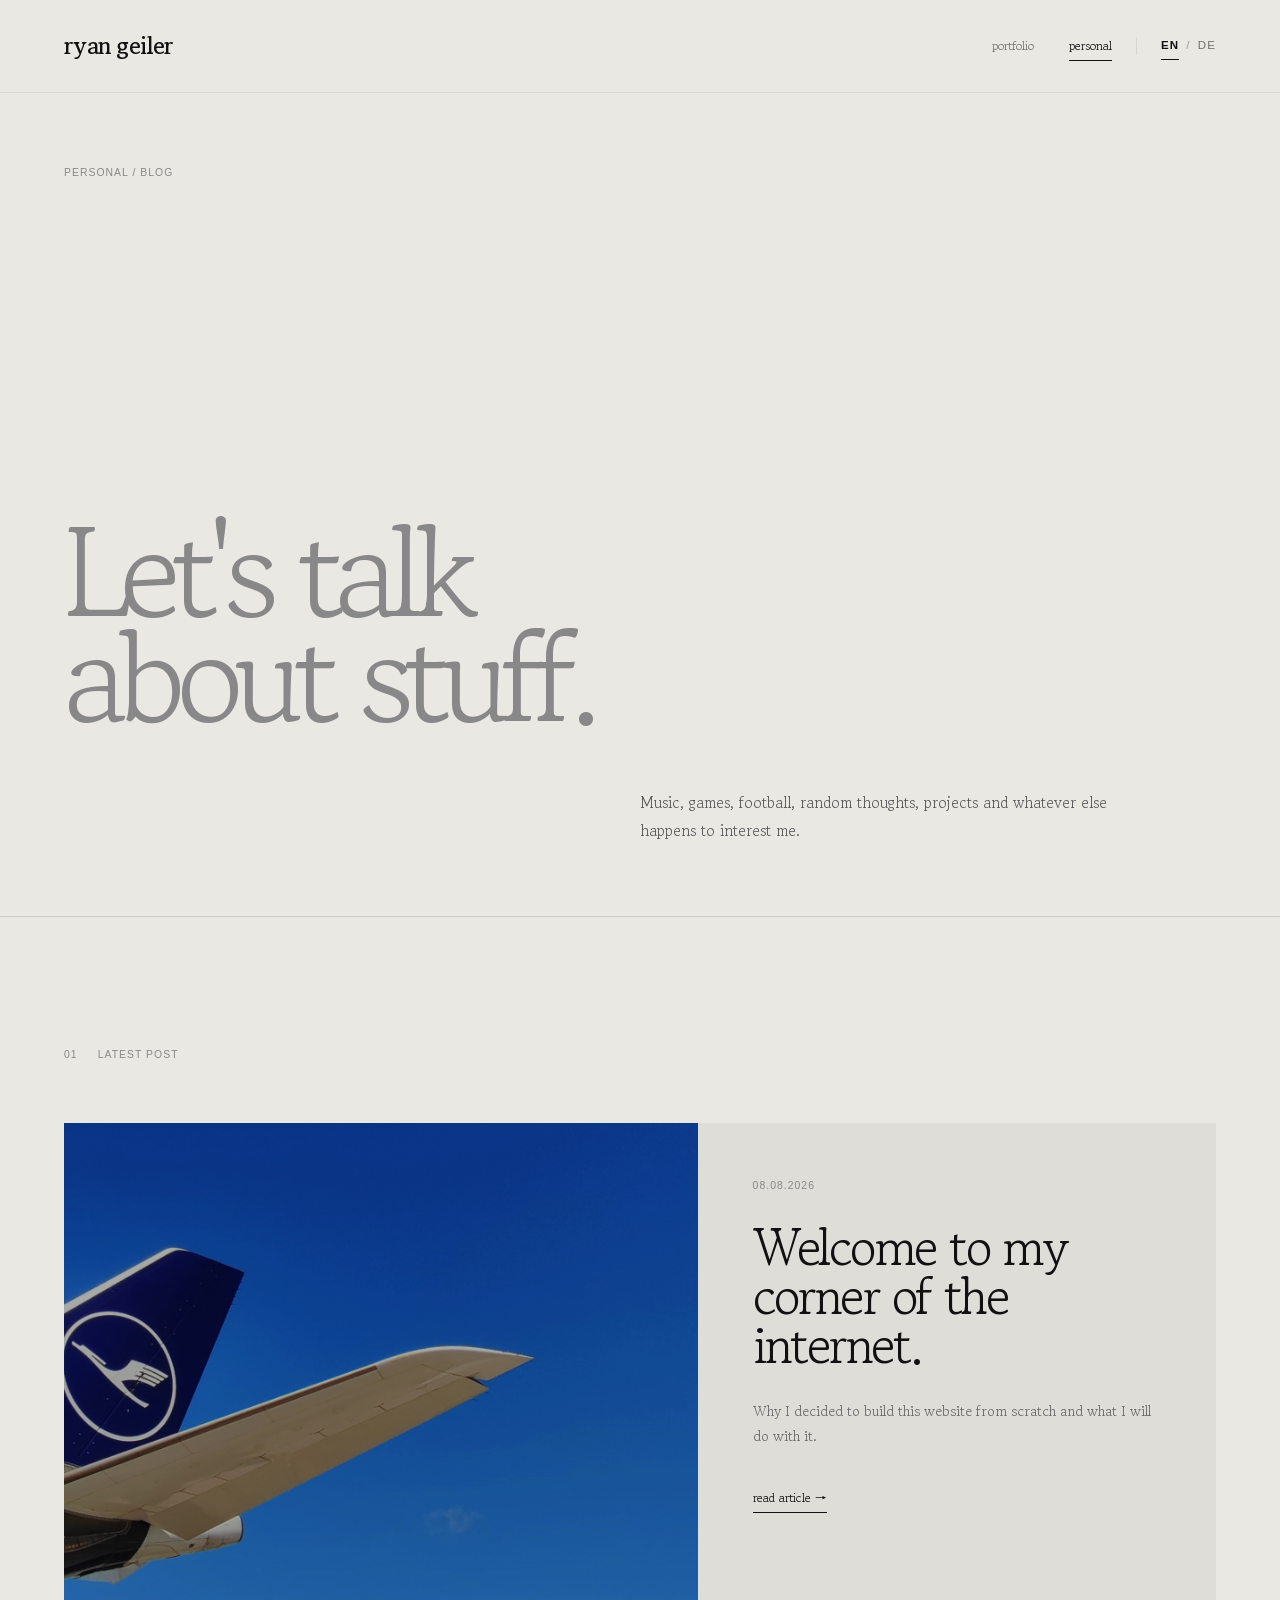
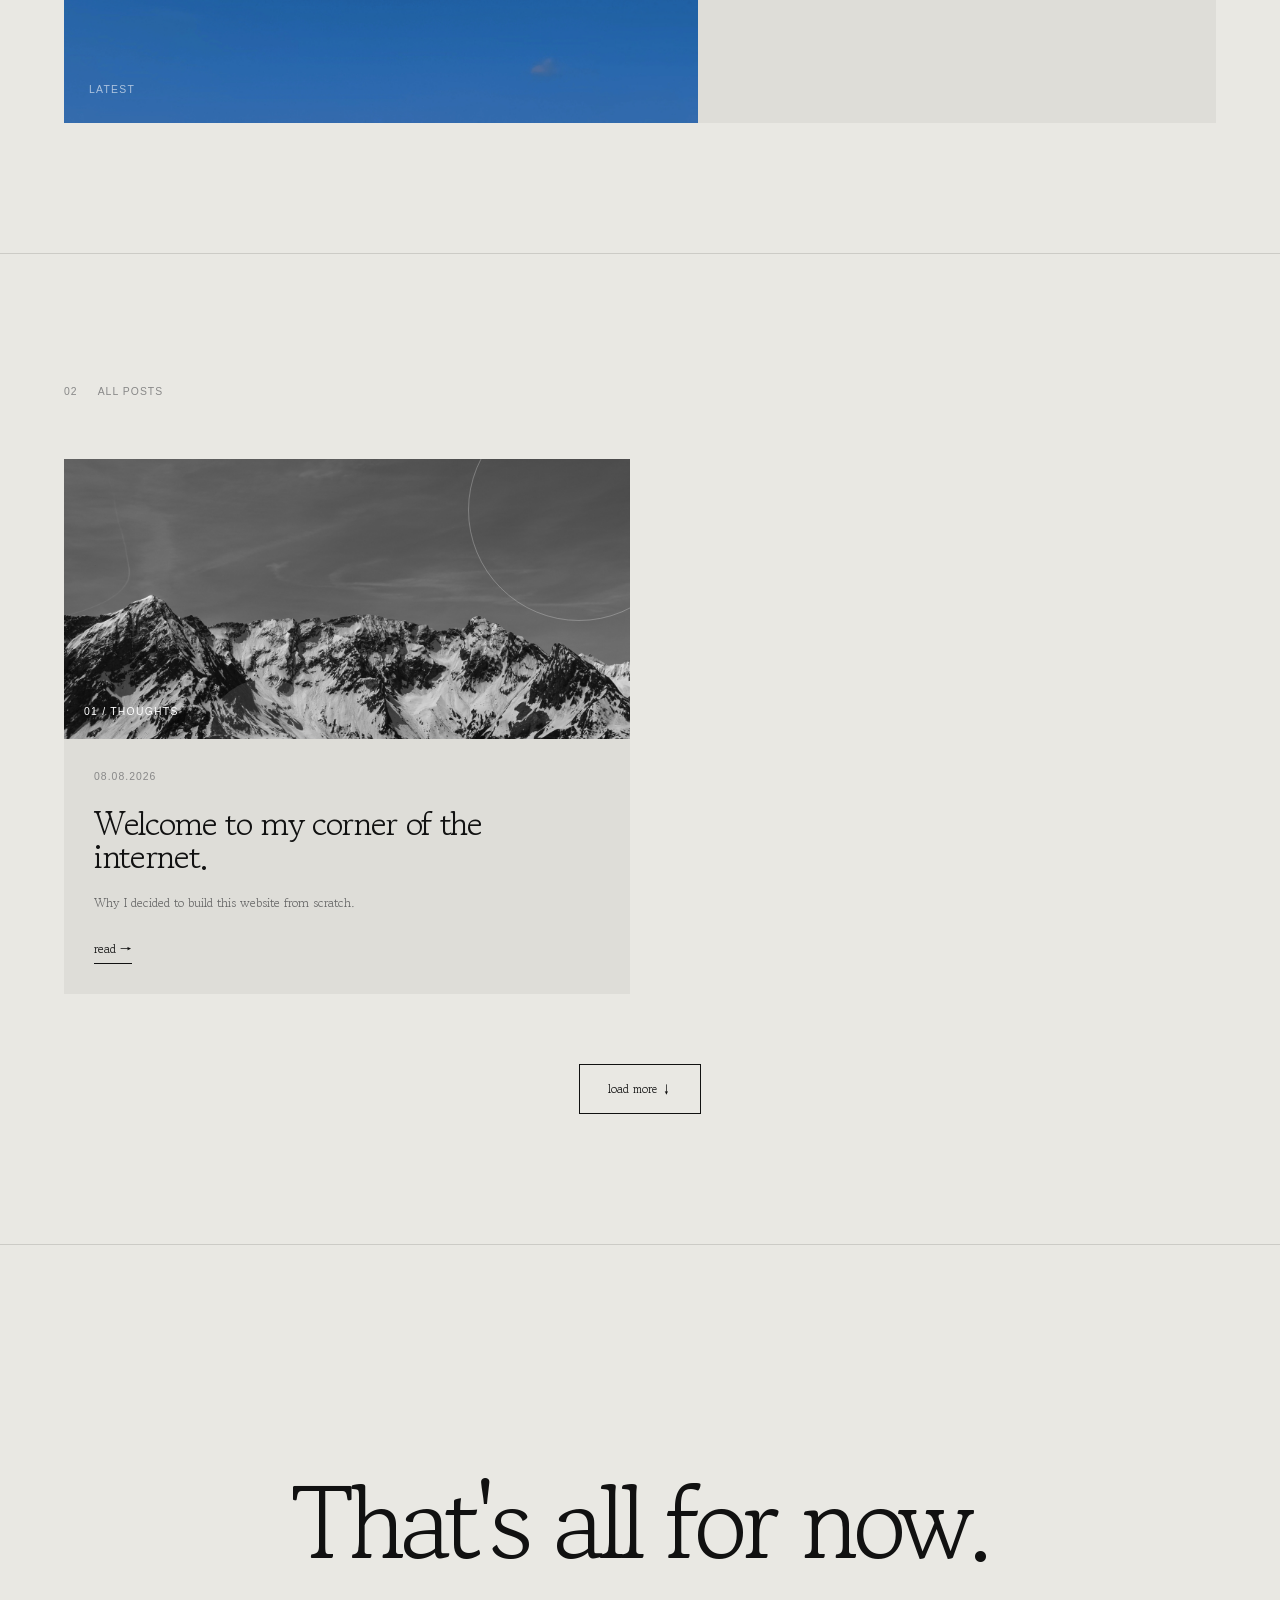
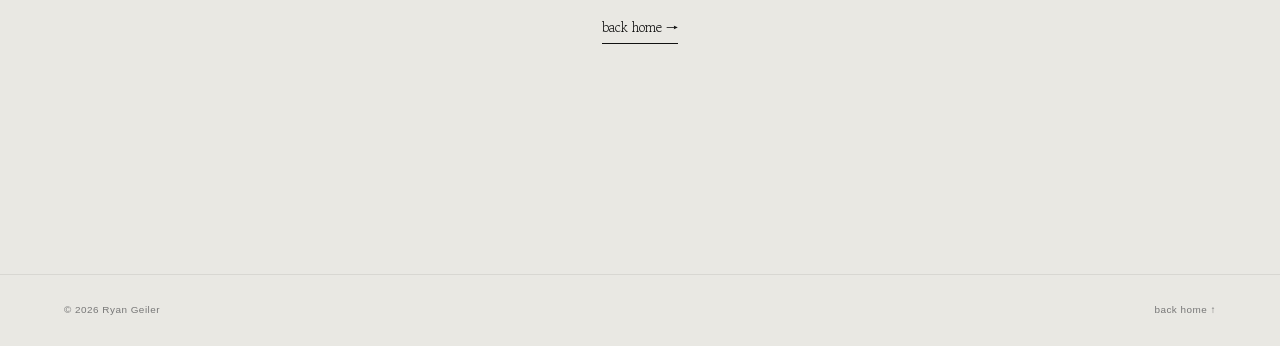
==== commit 7c49e0db: "Website Update v1.1" ====
--- a/personal.html
+++ b/personal.html
@@ -4,7 +4,7 @@
     <meta charset="UTF-8">
     <meta name="viewport" content="width=device-width, initial-scale=1.0">
 
-    <title>Personal — Ryan Geiler</title>
+    <title>Personal - Ryan Geiler</title>
 
     <link rel="preconnect" href="https://fonts.googleapis.com">
     <link rel="preconnect" href="https://fonts.gstatic.com" crossorigin>
@@ -14,7 +14,7 @@
         rel="stylesheet"
     >
 
-    <link rel="stylesheet" href="styles.css">
+    <link rel="stylesheet" href="styles.css?v=3">
 </head>
 
 <body class="personal-page">
@@ -54,13 +54,13 @@
     <section class="personal-hero reveal">
 
         <div class="personal-label" data-i18n="personal.heroLabel">
-            personal / 2026
+            personal / blog
         </div>
 
         <h1>
-            <span data-i18n="personal.heroLine1">The things</span>
+            <span data-i18n="personal.heroLine1">Let's talk</span>
             <br>
-            <span data-i18n="personal.heroLine2">I care about.</span>
+            <span data-i18n="personal.heroLine2">about stuff.</span>
         </h1>
 
         <p data-i18n="personal.heroDescription">
@@ -89,14 +89,13 @@
                 <div class="post-date">08.08.2026</div>
 
                 <h2 data-i18n="posts.post1.title">
-                    Building my own
-                    little corner
+                    Welcome to my corner 
                     of the internet.
                 </h2>
 
                 <p data-i18n="posts.post1.short">
-                    Why I decided to build a website from scratch
-                    and what I actually want to do with it.
+                    Why I decided to build this website from scratch
+                    and what I will do with it.
                 </p>
 
                 <span class="read-link" data-i18n="personal.readArticle">
@@ -119,13 +118,13 @@
         <div class="post-grid">
 
             <button class="post-card post-trigger" type="button" data-post="post-1">
-                <div class="post-card-image music">
+                <div class="post-card-image thoughts">
                     <span data-i18n="postCard.post1.category">01 / thoughts</span>
                 </div>
                 <div class="post-card-content">
                     <div class="post-date">08.08.2026</div>
-                    <h2 data-i18n="posts.post1.title">Building my own little corner of the internet.</h2>
-                    <p data-i18n="posts.post1.card">Why I decided to build a website from scratch.</p>
+                    <h2 data-i18n="posts.post1.title">Welcome to my corner of the internet.</h2>
+                    <p data-i18n="posts.post1.card">Why I decided to build this website from scratch.</p>
                     <span class="read-link" data-i18n="personal.read">read →</span>
                 </div>
             </button>
@@ -237,7 +236,7 @@
             ×
         </button>
 
-        <div class="post-modal-image" id="post-modal-image">
+        <div class="post-modal-image featured-image-one" id="post-modal-image">
             <span id="post-modal-category">thoughts</span>
         </div>
 
@@ -245,22 +244,54 @@
 
             <div class="post-modal-meta">
                 <span id="post-modal-date">08.08.2026</span>
-                <span id="post-modal-number">01 / 06</span>
-            </div>
-
-            <h2 id="post-modal-title">Post title</h2>
+                <span id="post-modal-number">01 / 01</span>
+            </div>
+
+            <h2 id="post-modal-title">
+            Welcome to my corner of the internet.
+            </h2>
 
             <div class="post-modal-text" id="post-modal-text">
-                Post text.
+
+                <p>
+                    I wanted a place that felt more personal than a traditional
+                    portfolio and more flexible than a standard social media profile.
+                </p>
+
+                <p>
+                    So I decided to build my own website from scratch. The idea is
+                    to have one side that represents my professional work, education
+                    and projects, while another side is simply a place for everything else.
+                </p>
+
+                <p>
+                    Music, football, random thoughts, projects I am working on,
+                    and whatever else I feel like writing about can live here.
+                </p>
+
+                <p>
+                    So welcome. I'm happy that you are here. Enjoy your stay.
+                </p>
+
             </div>
 
             <div class="post-modal-navigation">
 
-                <button type="button" class="post-nav-button" id="post-previous" data-i18n="modal.previous">
+                <button
+                    type="button"
+                    class="post-nav-button"
+                    id="post-previous"
+                    data-i18n="modal.previous"
+                >
                     ← previous
                 </button>
 
-                <button type="button" class="post-nav-button" id="post-next" data-i18n="modal.next">
+                <button
+                    type="button"
+                    class="post-nav-button"
+                    id="post-next"
+                    data-i18n="modal.next"
+                >
                     next →
                 </button>
 
@@ -272,7 +303,7 @@
 
 </div>
 
-<script src="script.js"></script>
+<script src="script.js?v=3"></script>
 
 </body>
 </html>
--- a/styles.css
+++ b/styles.css
@@ -1,6 +1,4 @@
-/* =========================================================
-   RESET
-========================================================= */
+/* Rest */
 
 * {
     margin: 0;
@@ -44,9 +42,7 @@
 }
 
 
-/* =========================================================
-   VARIABLES
-========================================================= */
+/* Variables */
 
 :root {
     --black: #0a0a0a;
@@ -58,9 +54,7 @@
 }
 
 
-/* =========================================================
-   SCROLL REVEAL
-========================================================= */
+/* Scroll Reveal */
 
 .reveal {
     opacity: 0;
@@ -77,9 +71,7 @@
 }
 
 
-/* =========================================================
-   LANDING PAGE
-========================================================= */
+/* Landing Page */
 
 .landing-page {
     width: 100%;
@@ -252,9 +244,7 @@
 }
 
 
-/* =========================================================
-   NAVIGATION
-========================================================= */
+/* Navigation */
 
 .navigation {
     position: relative;
@@ -272,7 +262,7 @@
 }
 
 .navigation-logo {
-    font-size: 1.15rem;
+    font-size: 1.50rem;
 
     font-weight: 700;
 
@@ -382,9 +372,7 @@
 }
 
 
-/* =========================================================
-   PORTFOLIO HERO
-========================================================= */
+/* Portfolio: Hero */
 
 .portfolio-page {
     background: var(--cream);
@@ -474,9 +462,7 @@
 }
 
 
-/* =========================================================
-   PORTFOLIO SECTIONS
-========================================================= */
+/* Portfolio: Sections */
 
 .portfolio-section {
     width: 100%;
@@ -507,9 +493,7 @@
 }
 
 
-/* =========================================================
-   ABOUT
-========================================================= */
+/* Portfolio: About */
 
 .about-content {
     max-width: 1000px;
@@ -547,9 +531,7 @@
 }
 
 
-/* =========================================================
-   EXPERIENCE
-========================================================= */
+/* Portfolio: Experience */
 
 .experience-container {
     display: grid;
@@ -654,9 +636,7 @@
 }
 
 
-/* =========================================================
-   EDUCATION
-========================================================= */
+/* Portfolio: Education */
 
 .education-container {
     width: 100%;
@@ -741,9 +721,7 @@
 }
 
 
-/* =========================================================
-   PROJECTS
-========================================================= */
+/* Portfolio: Projects */
 
 .projects-grid {
     display: grid;
@@ -817,12 +795,14 @@
 }
 
 .project-image-one {
-    background: #171717;
+    background: #171717 url("images/projects/sc-freiburg.svg") center / cover no-repeat;
 }
 
 .project-image-one::before {
     content: "";
 
+    display: none;
+
     position: absolute;
 
     width: 500px;
@@ -839,6 +819,8 @@
 .project-image-one::after {
     content: "";
 
+    display: none;
+
     position: absolute;
 
     width: 250px;
@@ -853,12 +835,14 @@
 }
 
 .project-image-two {
-    background: #262626;
+    background: #262626 url("images/projects/lethalcompany.jpg") center / cover no-repeat;
 }
 
 .project-image-two::before {
     content: "";
 
+    display: none;
+
     position: absolute;
 
     width: 220px;
@@ -875,6 +859,8 @@
 .project-image-two::after {
     content: "";
 
+    display: none;
+
     position: absolute;
 
     width: 100px;
@@ -889,12 +875,14 @@
 }
 
 .project-image-three {
-    background: #d4d3ce;
+    background: #d4d3ce url("images/projects/bachelorthesis2.jpg") center / cover no-repeat;
 }
 
 .project-image-three::before {
     content: "";
 
+    display: none;
+
     position: absolute;
 
     width: 300px;
@@ -911,6 +899,8 @@
 .project-image-three::after {
     content: "";
 
+    display: none;
+
     position: absolute;
 
     width: 180px;
@@ -991,9 +981,7 @@
 }
 
 
-/* =========================================================
-   SKILLS
-========================================================= */
+/* Portfolio: Skills */
 
 .skills-container {
     max-width: 1000px;
@@ -1037,9 +1025,7 @@
 }
 
 
-/* =========================================================
-   PORTFOLIO CONTACT
-========================================================= */
+/* Portfolio: Contact */
 
 .portfolio-contact {
     min-height: 80vh;
@@ -1091,9 +1077,7 @@
 }
 
 
-/* =========================================================
-   PERSONAL HERO
-========================================================= */
+/* Personal: Hero */
 
 .personal-page {
     background: #e9e8e3;
@@ -1153,9 +1137,7 @@
 }
 
 
-/* =========================================================
-   PERSONAL SECTIONS
-========================================================= */
+/* Personal: Sections */
 
 .personal-featured,
 .personal-posts {
@@ -1183,9 +1165,7 @@
 }
 
 
-/* =========================================================
-   LATEST POST
-========================================================= */
+/* Personal: Latest Post */
 
 .featured-post {
     width: 100%;
@@ -1231,7 +1211,7 @@
 }
 
 .featured-image-one {
-    background: #1a1a1a;
+    background: #1a1a1a url("images/posts/post-1.jpg") center / cover no-repeat;
 }
 
 .featured-image span {
@@ -1303,9 +1283,7 @@
 }
 
 
-/* =========================================================
-   ALL POSTS
-========================================================= */
+/* Personal: All Posts */
 
 .post-grid {
     max-width: 1300px;
@@ -1406,19 +1384,19 @@
 }
 
 .music {
-    background: #242424;
+    background: #242424 url("images/posts/music.jpg") center / cover no-repeat;
 }
 
 .projects {
-    background: #5c5b56;
+    background: #5c5b56 url("images/posts/projects.jpg") center / cover no-repeat;
 }
 
 .football {
-    background: #1c1c1c;
+    background: #1c1c1c url("images/posts/football.jpg") center / cover no-repeat;
 }
 
 .thoughts {
-    background: #96958e;
+    background: #96958e url("images/posts/thoughts.jpg") center / cover no-repeat;
 }
 
 .post-card-content {
@@ -1460,9 +1438,7 @@
 }
 
 
-/* =========================================================
-   LOAD MORE
-========================================================= */
+/* Personal: Load More */
 
 .post-hidden {
     display: none;
@@ -1499,9 +1475,7 @@
 }
 
 
-/* =========================================================
-   PERSONAL END
-========================================================= */
+/* Personal: End Section */
 
 .personal-end {
     min-height: 70vh;
@@ -1539,9 +1513,7 @@
 }
 
 
-/* =========================================================
-   FOOTER
-========================================================= */
+/* Page Footer */
 
 .footer {
     padding: 28px 5vw;
@@ -1562,9 +1534,7 @@
 }
 
 
-/* =========================================================
-   MODALS
-========================================================= */
+/* Page Modals */
 
 .modal {
     position: fixed;
@@ -1580,10 +1550,16 @@
     padding: 30px;
 
     visibility: hidden;
+    pointer-events: none;
 }
 
 .modal.open {
     visibility: visible;
+    pointer-events: auto;
+}
+
+.modal.open {
+    visibility: visible;
 }
 
 .modal-backdrop {
@@ -1603,9 +1579,7 @@
 }
 
 
-/* =========================================================
-   PROJECT MODAL
-========================================================= */
+/* Project: Modal */
 
 .modal-window {
     position: relative;
@@ -1638,6 +1612,7 @@
 
 .modal-close {
     position: absolute;
+    z-index: 10;
 
     top: 20px;
     right: 25px;
@@ -1791,19 +1766,19 @@
 }
 
 
-/* =========================================================
-   POST MODAL
-========================================================= */
+/* Posting Modal */
 
 .post-modal-window {
     position: relative;
     z-index: 2;
 
     width: min(1100px, 100%);
-
-    max-height: 92vh;
-
-    overflow-y: auto;
+    max-height: calc(100vh - 60px);
+
+    display: flex;
+    flex-direction: column;
+
+    overflow: hidden;
 
     background: #deddd8;
 
@@ -1816,6 +1791,22 @@
         opacity 0.4s ease;
 }
 
+.post-modal-window {
+    box-sizing: border-box;
+}
+
+.post-modal-body {
+    box-sizing: border-box;
+}
+
+.post-modal-text p {
+    margin: 0;
+}
+
+.post-modal-text p + p {
+    margin-top: 25px;
+}
+
 .modal.open .post-modal-window {
     transform: translateY(0);
 
@@ -1825,6 +1816,7 @@
 .post-modal-image {
     position: relative;
 
+    flex: 0 0 400px;
     height: 400px;
 
     padding: 25px;
@@ -1840,6 +1832,8 @@
 .post-modal-image::before {
     content: "";
 
+    display: none;
+
     position: absolute;
 
     width: 350px;
@@ -1855,6 +1849,8 @@
 
 .post-modal-image::after {
     content: "";
+
+    display: none;
 
     position: absolute;
 
@@ -1884,6 +1880,8 @@
 
 .post-modal-body {
     padding: 55px;
+    overflow-y: auto;
+    min-height: 0;
 }
 
 .post-modal-meta {
@@ -1925,6 +1923,7 @@
     font-size: 0.95rem;
 
     line-height: 1.9;
+    overflow-wrap: anywhere;
 }
 
 .post-modal-text p + p {
@@ -1963,9 +1962,7 @@
 }
 
 
-/* =========================================================
-   RESPONSIVE
-========================================================= */
+/* Responsive Pages */
 
 @media (max-width: 900px) {
 
@@ -2155,10 +2152,11 @@
     }
 
     .post-modal-window {
-        max-height: 95vh;
+        max-height: calc(100vh - 30px);
     }
 
     .post-modal-image {
+        flex-basis: 280px;
         height: 280px;
     }
 
